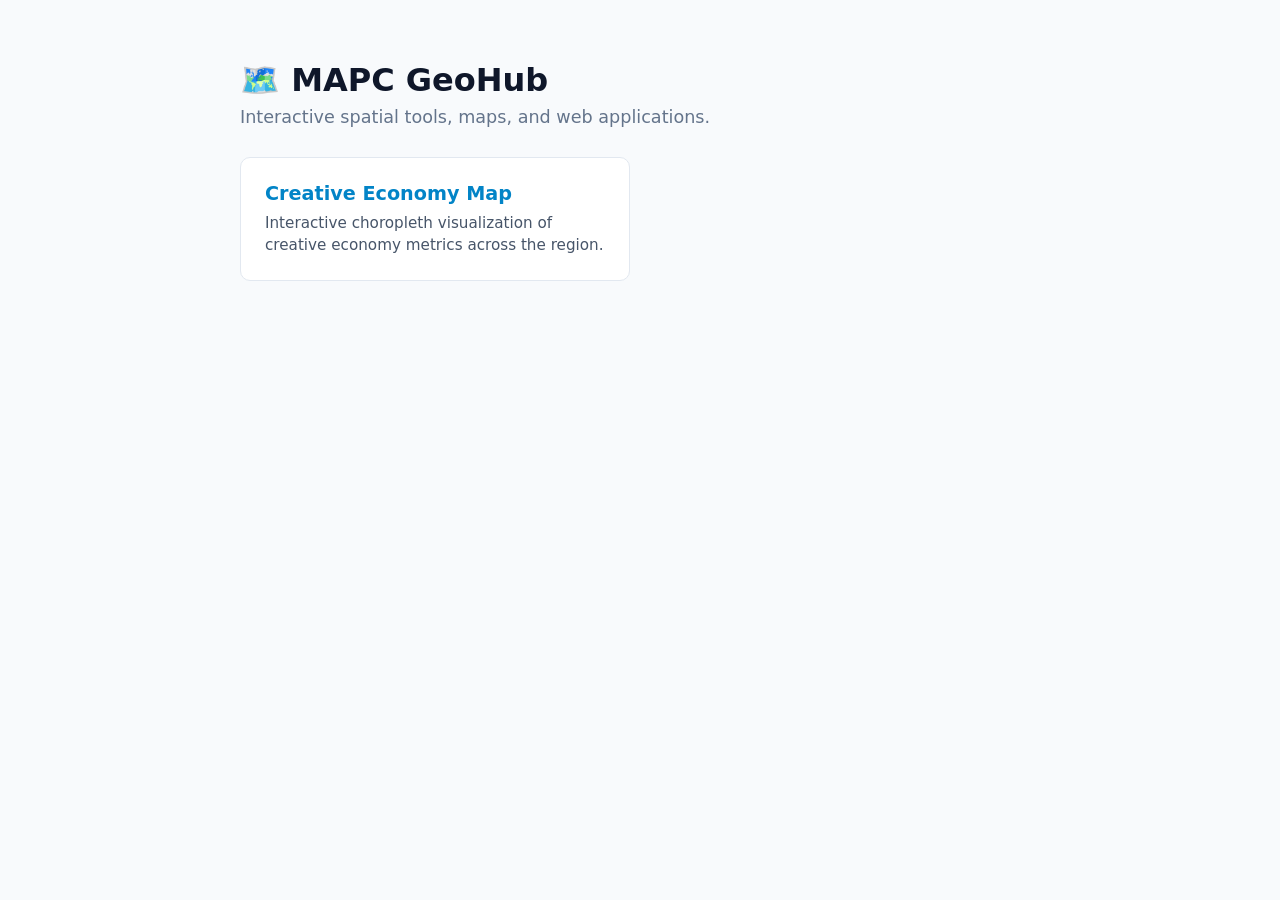
==== index.html @ 8f05a703 "Add main GeoHub directory landing page" ====
﻿<!DOCTYPE html>
<html lang="en">
<head>
  <meta charset="UTF-8">
  <meta name="viewport" content="width=device-width, initial-scale=1.0">
  <title>MAPC GeoHub</title>
  <style>
    body { font-family: system-ui, -apple-system, sans-serif; margin: 0; padding: 40px; background-color: #f8fafc; color: #1e293b; }
    header { max-width: 800px; margin: 0 auto 30px auto; }
    h1 { font-size: 2rem; color: #0f172a; margin-bottom: 8px; }
    p { color: #64748b; font-size: 1.1rem; margin: 0; }
    .grid { display: grid; grid-template-columns: repeat(auto-fill, minmax(320px, 1fr)); gap: 20px; max-width: 800px; margin: 0 auto; }
    .card { background: white; border: 1px solid #e2e8f0; border-radius: 10px; padding: 24px; text-decoration: none; color: inherit; transition: all 0.2s ease; display: block; }
    .card:hover { border-color: #0284c7; transform: translateY(-2px); box-shadow: 0 10px 15px -3px rgba(0, 0, 0, 0.05); }
    .card h3 { margin: 0 0 8px 0; color: #0284c7; font-size: 1.2rem; }
    .card p { font-size: 0.95rem; color: #475569; line-height: 1.4; }
  </style>
</head>
<body>
  <header>
    <h1>🗺️ MAPC GeoHub</h1>
    <p>Interactive spatial tools, maps, and web applications.</p>
  </header>

  <main class="grid">
    <!-- Creative Economy Map Card -->
    <a href="./choropleth-map-creative-economy/" class="card">
      <h3>Creative Economy Map</h3>
      <p>Interactive choropleth visualization of creative economy metrics across the region.</p>
    </a>
  </main>
</body>
</html>
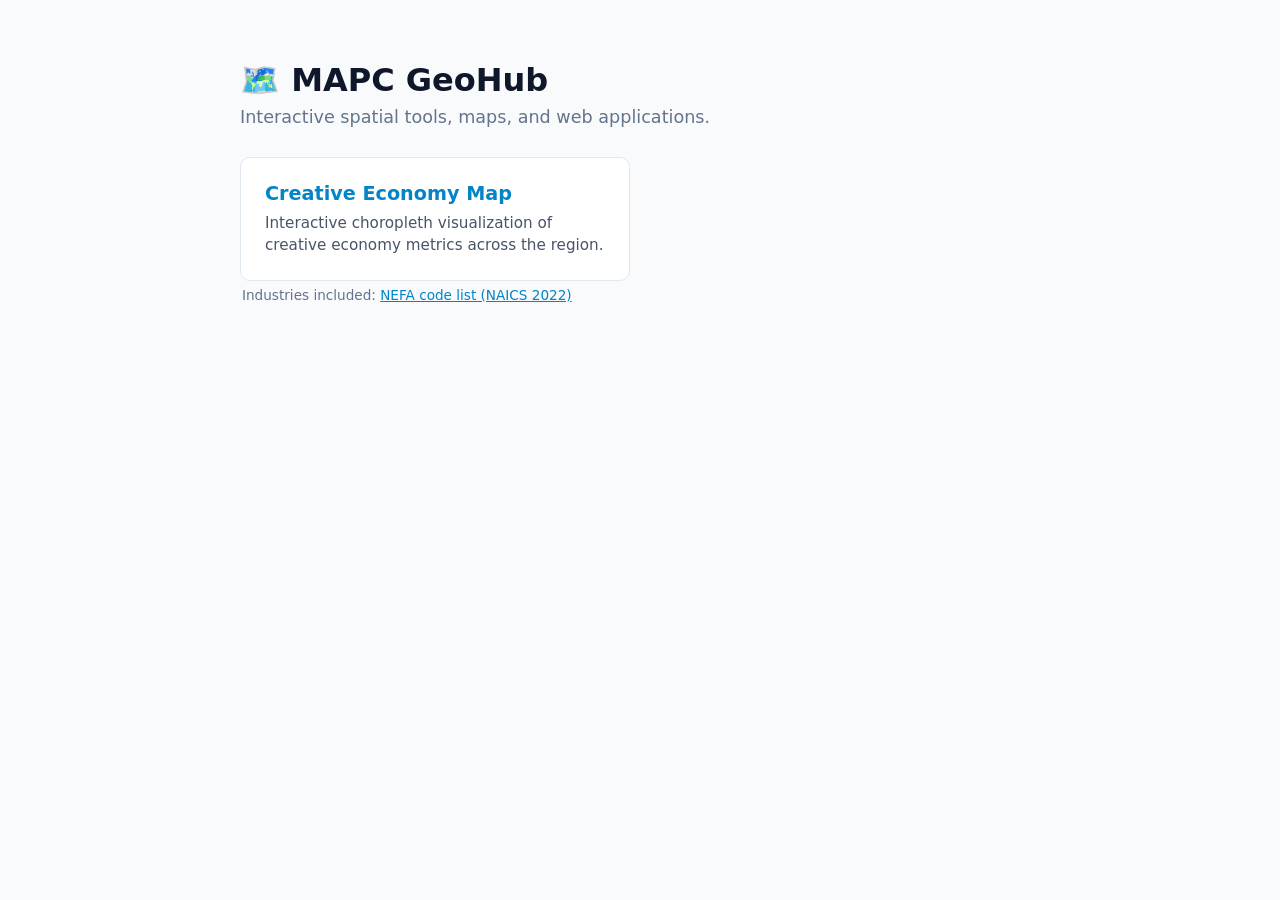
==== commit 427d6cf2: "link NEFA code list from creative economy map card" ====
--- a/index.html
+++ b/index.html
@@ -14,6 +14,8 @@
     .card:hover { border-color: #0284c7; transform: translateY(-2px); box-shadow: 0 10px 15px -3px rgba(0, 0, 0, 0.05); }
     .card h3 { margin: 0 0 8px 0; color: #0284c7; font-size: 1.2rem; }
     .card p { font-size: 0.95rem; color: #475569; line-height: 1.4; }
+    .card-source { margin: 6px 2px 0; font-size: 0.85rem; }
+    .card-source a { color: #0284c7; }
   </style>
 </head>
 <body>
@@ -24,10 +26,13 @@
 
   <main class="grid">
     <!-- Creative Economy Map Card -->
-    <a href="./choropleth-map-creative-economy/" class="card">
-      <h3>Creative Economy Map</h3>
-      <p>Interactive choropleth visualization of creative economy metrics across the region.</p>
-    </a>
+    <div>
+      <a href="./choropleth-map-creative-economy/" class="card">
+        <h3>Creative Economy Map</h3>
+        <p>Interactive choropleth visualization of creative economy metrics across the region.</p>
+      </a>
+      <p class="card-source">Industries included: <a href="https://github.com/MAPC/postgres_data_updates/blob/main/creative_economy/nefa_code_list/naics_2022_nefa.csv" target="_blank" rel="noopener noreferrer">NEFA code list (NAICS 2022)</a></p>
+    </div>
   </main>
 </body>
 </html>
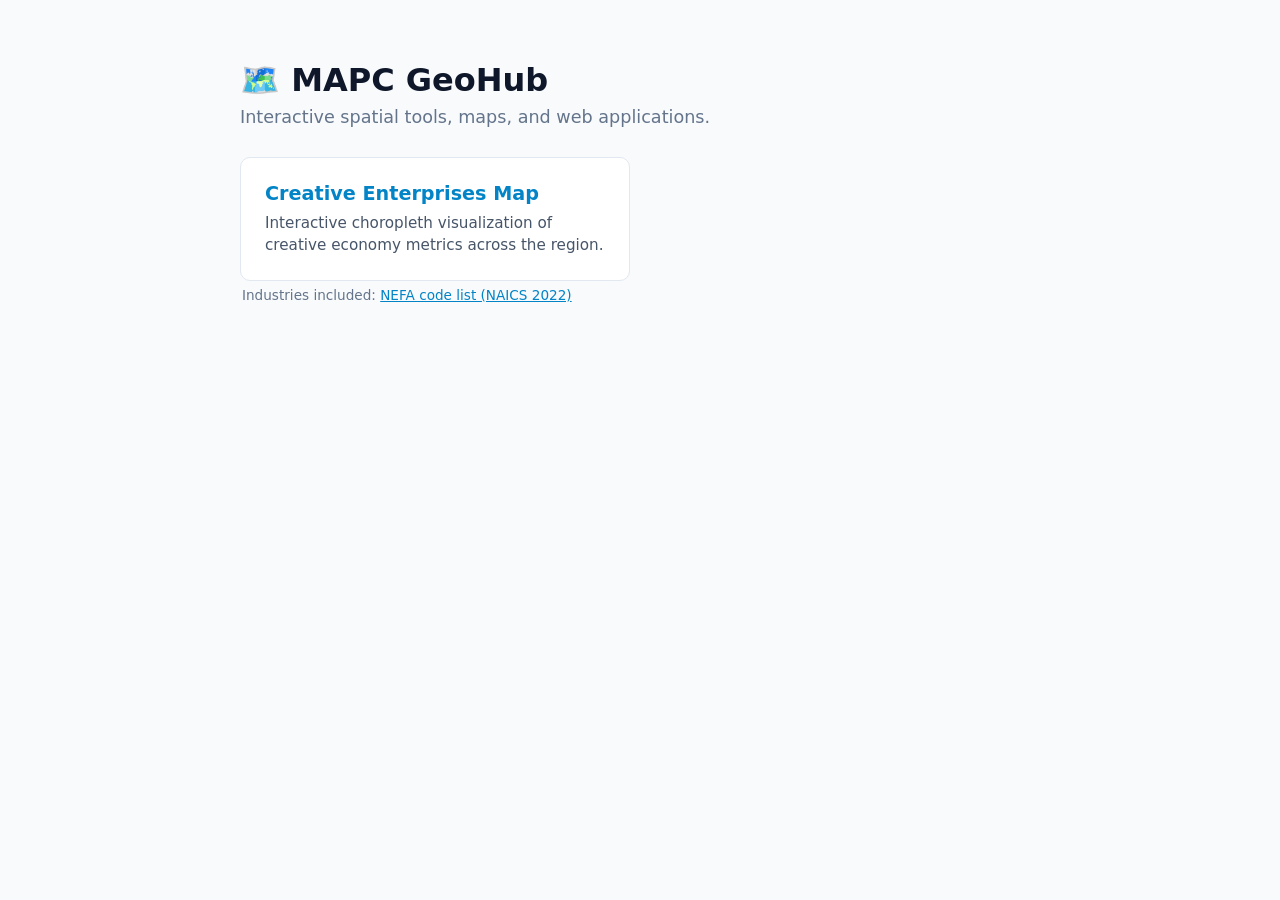
==== commit b4a08592: "rename landing page card" ====
--- a/index.html
+++ b/index.html
@@ -28,7 +28,7 @@
     <!-- Creative Economy Map Card -->
     <div>
       <a href="./choropleth-map-creative-economy/" class="card">
-        <h3>Creative Economy Map</h3>
+        <h3>Creative Enterprises Map</h3>
         <p>Interactive choropleth visualization of creative economy metrics across the region.</p>
       </a>
       <p class="card-source">Industries included: <a href="https://github.com/MAPC/postgres_data_updates/blob/main/creative_economy/nefa_code_list/naics_2022_nefa.csv" target="_blank" rel="noopener noreferrer">NEFA code list (NAICS 2022)</a></p>
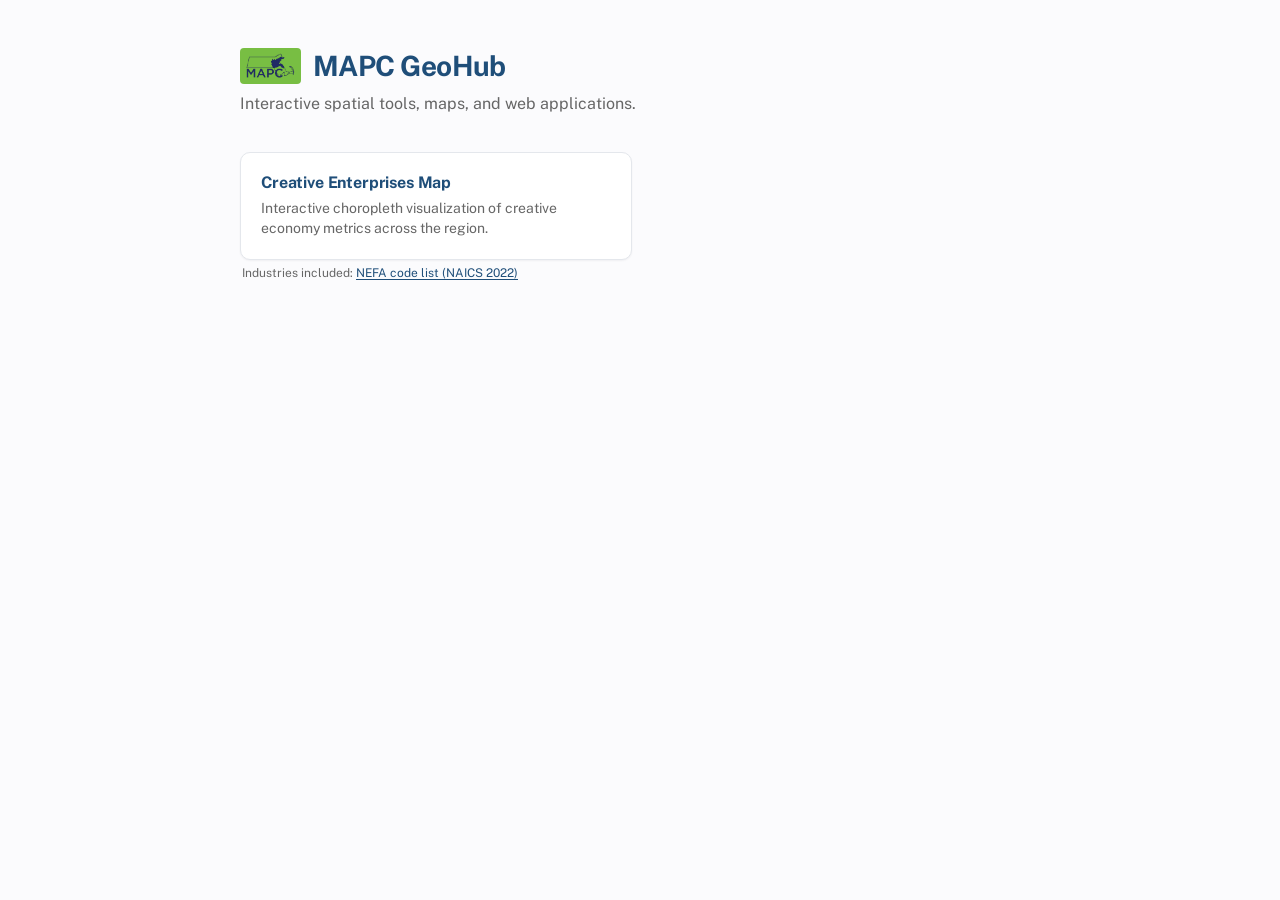
==== commit 81cc95fa: "restyle landing page to match map design segement" ====
--- a/index.html
+++ b/index.html
@@ -1,38 +1,124 @@
-﻿<!DOCTYPE html>
+<!DOCTYPE html>
 <html lang="en">
 <head>
   <meta charset="UTF-8">
   <meta name="viewport" content="width=device-width, initial-scale=1.0">
   <title>MAPC GeoHub</title>
+  <link rel="preconnect" href="https://fonts.googleapis.com">
+  <link rel="preconnect" href="https://fonts.gstatic.com" crossorigin>
+  <link href="https://fonts.googleapis.com/css2?family=Public+Sans:wght@400;500;600;700&display=swap" rel="stylesheet">
   <style>
-    body { font-family: system-ui, -apple-system, sans-serif; margin: 0; padding: 40px; background-color: #f8fafc; color: #1e293b; }
-    header { max-width: 800px; margin: 0 auto 30px auto; }
-    h1 { font-size: 2rem; color: #0f172a; margin-bottom: 8px; }
-    p { color: #64748b; font-size: 1.1rem; margin: 0; }
-    .grid { display: grid; grid-template-columns: repeat(auto-fill, minmax(320px, 1fr)); gap: 20px; max-width: 800px; margin: 0 auto; }
-    .card { background: white; border: 1px solid #e2e8f0; border-radius: 10px; padding: 24px; text-decoration: none; color: inherit; transition: all 0.2s ease; display: block; }
-    .card:hover { border-color: #0284c7; transform: translateY(-2px); box-shadow: 0 10px 15px -3px rgba(0, 0, 0, 0.05); }
-    .card h3 { margin: 0 0 8px 0; color: #0284c7; font-size: 1.2rem; }
-    .card p { font-size: 0.95rem; color: #475569; line-height: 1.4; }
-    .card-source { margin: 6px 2px 0; font-size: 0.85rem; }
-    .card-source a { color: #0284c7; }
+    /* Tokens mirror choropleth-map-creative-economy/scripts/styles.css so the
+       hub and the tools it links to read as one product. */
+    :root {
+      --mapc-navy: #1F4E79;
+      --mapc-navy-dark: #163A5C;
+      --text-primary: #333333;
+      --text-secondary: #666666;
+      --page-bg: #FBFBFD;
+      --card-bg: #FFFFFF;
+      --card-border: #E4E7EC;
+      --radius-sm: 6px;
+      --radius-md: 10px;
+      --shadow-xs: 0 1px 2px rgba(16, 24, 40, 0.05);
+      --shadow-sm: 0 2px 6px rgba(16, 24, 40, 0.06);
+
+      --text-2xs: 10px;
+      --text-xs: 11px;
+      --text-sm: 12px;
+      --text-base: 13px;
+      --text-md: 14px;
+      --text-lg: 16px;
+      /* A page needs two steps above what the app's sidebar uses */
+      --text-xl: 20px;
+      --text-2xl: 28px;
+
+      --tint-hover: #F5F9FD;
+      --focus-ring: 0 0 0 3px rgba(31, 78, 121, 0.25);
+      --dur-fast: 120ms;
+      --ease: cubic-bezier(0.2, 0, 0, 1);
+    }
+
+    * { box-sizing: border-box; }
+    body {
+      margin: 0;
+      padding: 48px 40px 64px;
+      background: var(--page-bg);
+      color: var(--text-primary);
+      font-family: 'Public Sans', -apple-system, BlinkMacSystemFont, 'Segoe UI', sans-serif;
+    }
+
+    .wrap { max-width: 800px; margin: 0 auto; }
+
+    header { display: flex; align-items: center; gap: 12px; margin-bottom: 8px; }
+    #brand-mark { display: block; height: 36px; width: auto; border-radius: 4px; flex-shrink: 0; }
+    h1 {
+      font-size: var(--text-2xl); font-weight: 700; color: var(--mapc-navy);
+      margin: 0; letter-spacing: -0.02em; line-height: 1.15;
+    }
+    .tagline {
+      color: var(--text-secondary); font-size: var(--text-lg);
+      margin: 0 0 36px; max-width: 60ch; line-height: 1.5;
+    }
+
+    .grid {
+      display: grid;
+      grid-template-columns: repeat(auto-fill, minmax(min(320px, 100%), 1fr));
+      gap: 16px;
+    }
+    .tool { display: flex; flex-direction: column; gap: 6px; }
+
+    .card {
+      background: var(--card-bg); border: 1px solid var(--card-border);
+      border-radius: var(--radius-md); padding: 20px; box-shadow: var(--shadow-xs);
+      text-decoration: none; color: inherit; display: block;
+      transition: border-color var(--dur-fast) var(--ease), box-shadow var(--dur-fast) var(--ease);
+    }
+    .card:hover { border-color: var(--mapc-navy); box-shadow: var(--shadow-sm); }
+    .card:focus-visible { outline: none; border-color: var(--mapc-navy); box-shadow: var(--focus-ring); }
+    .card h2 {
+      font-size: var(--text-lg); font-weight: 700; color: var(--mapc-navy);
+      margin: 0 0 6px; letter-spacing: -0.01em;
+    }
+    .card p { font-size: var(--text-md); color: var(--text-secondary); margin: 0; line-height: 1.45; }
+
+    .tool-source { font-size: var(--text-sm); color: var(--text-secondary); margin: 0; padding-left: 2px; }
+    .tool-source a { color: var(--mapc-navy); text-underline-offset: 2px; }
+    .tool-source a:hover { color: var(--mapc-navy-dark); }
+    .tool-source a:focus-visible { outline: none; box-shadow: var(--focus-ring); border-radius: 2px; }
+
+    ::selection { background: rgba(31, 78, 121, 0.18); }
+
+    @media (max-width: 640px) {
+      body { padding: 32px 20px 48px; }
+      h1 { font-size: var(--text-xl); }
+      .tagline { font-size: var(--text-md); margin-bottom: 28px; }
+    }
+
+    @media (prefers-reduced-motion: reduce) {
+      /* Hover feedback stays; there is no travel here to remove */
+      * { transition-duration: var(--dur-fast); }
+    }
   </style>
 </head>
 <body>
-  <header>
-    <h1>🗺️ MAPC GeoHub</h1>
-    <p>Interactive spatial tools, maps, and web applications.</p>
-  </header>
+  <div class="wrap">
+    <header>
+      <img id="brand-mark" src="./choropleth-map-creative-economy/assets/logo.png"
+           alt="Metropolitan Area Planning Council">
+      <h1>MAPC GeoHub</h1>
+    </header>
+    <p class="tagline">Interactive spatial tools, maps, and web applications.</p>
 
-  <main class="grid">
-    <!-- Creative Economy Map Card -->
-    <div>
-      <a href="./choropleth-map-creative-economy/" class="card">
-        <h3>Creative Enterprises Map</h3>
-        <p>Interactive choropleth visualization of creative economy metrics across the region.</p>
-      </a>
-      <p class="card-source">Industries included: <a href="https://github.com/MAPC/postgres_data_updates/blob/main/creative_economy/nefa_code_list/naics_2022_nefa.csv" target="_blank" rel="noopener noreferrer">NEFA code list (NAICS 2022)</a></p>
-    </div>
-  </main>
+    <main class="grid">
+      <div class="tool">
+        <a href="./choropleth-map-creative-economy/" class="card">
+          <h2>Creative Enterprises Map</h2>
+          <p>Interactive choropleth visualization of creative economy metrics across the region.</p>
+        </a>
+        <p class="tool-source">Industries included: <a href="https://github.com/MAPC/postgres_data_updates/blob/main/creative_economy/nefa_code_list/naics_2022_nefa.csv" target="_blank" rel="noopener noreferrer">NEFA code list (NAICS 2022)</a></p>
+      </div>
+    </main>
+  </div>
 </body>
 </html>
